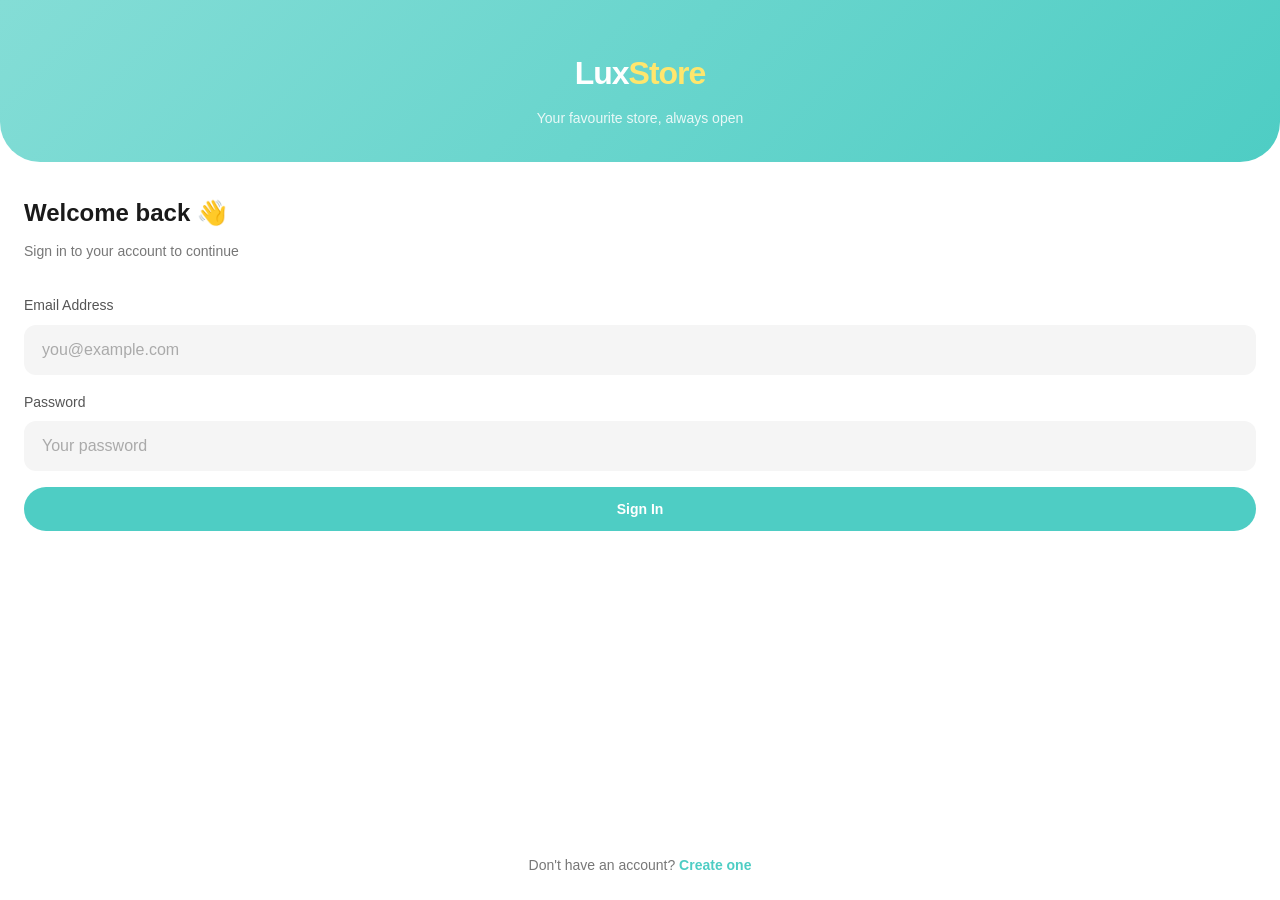
==== admin.html @ 9a34f4a7 "lux-frontend" ====
<!DOCTYPE html>
<html lang="en">
<head>
  <meta charset="UTF-8" />
  <meta name="viewport" content="width=device-width, initial-scale=1.0, maximum-scale=1.0" />
  <title>LuxStore — Admin</title>
  <link rel="stylesheet" href="/css/style.css" />
  <link rel="stylesheet" href="/css/navbar.css" />
  <link rel="stylesheet" href="/css/admin.css" />
</head>
<body class="admin-page">

  <!-- Stats -->
  <div class="stats-grid">
    <div class="stat-card green">
      <div class="stat-label">Products</div>
      <div class="stat-value" id="stat-products">—</div>
      <div class="stat-icon">🛍️</div>
    </div>
    <div class="stat-card yellow">
      <div class="stat-label">Orders</div>
      <div class="stat-value" id="stat-orders">—</div>
      <div class="stat-icon">📦</div>
    </div>
    <div class="stat-card pink">
      <div class="stat-label">Revenue</div>
      <div class="stat-value" id="stat-revenue" style="font-size:18px">—</div>
      <div class="stat-icon">💰</div>
    </div>
    <div class="stat-card purple">
      <div class="stat-label">Users</div>
      <div class="stat-value" id="stat-users">—</div>
      <div class="stat-icon">👥</div>
    </div>
  </div>

  <!-- Tab Navigation -->
  <div class="tab-nav">
    <button class="tab-btn active" data-tab="products">Products</button>
    <button class="tab-btn" data-tab="orders">Orders</button>
    <button class="tab-btn" data-tab="users">Users</button>
  </div>

  <!-- Products Tab -->
  <div class="tab-panel active" id="tab-products">
    <div class="admin-table-wrap">
      <table class="admin-table">
        <thead>
          <tr>
            <th>Img</th>
            <th>Name</th>
            <th>Price</th>
            <th>Stock</th>
            <th>Category</th>
            <th>Actions</th>
          </tr>
        </thead>
        <tbody id="products-tbody"></tbody>
      </table>
    </div>
  </div>

  <!-- Orders Tab -->
  <div class="tab-panel" id="tab-orders">
    <div class="admin-table-wrap">
      <table class="admin-table">
        <thead>
          <tr>
            <th>ID</th>
            <th>Customer</th>
            <th>Total</th>
            <th>Status</th>
            <th>Update</th>
          </tr>
        </thead>
        <tbody id="orders-tbody"></tbody>
      </table>
    </div>
  </div>

  <!-- Users Tab -->
  <div class="tab-panel" id="tab-users">
    <div class="admin-table-wrap">
      <table class="admin-table">
        <thead>
          <tr>
            <th>Name</th>
            <th>Email</th>
            <th>Role</th>
            <th>Action</th>
          </tr>
        </thead>
        <tbody id="users-tbody"></tbody>
      </table>
    </div>
  </div>

  <!-- FAB: Add Product -->
  <button class="fab-btn" id="fab-add-product" title="Add Product">+</button>

  <!-- Product Modal -->
  <div class="modal-overlay" id="product-modal">
    <div class="modal">
      <div class="modal-handle"></div>
      <div class="modal-header">
        <h3 id="product-modal-title">Add Product</h3>
        <button class="modal-close" id="close-product-modal">✕</button>
      </div>

      <div id="product-form-alert" class="alert"></div>

      <form id="product-form" novalidate>
        <div class="form-group">
          <label class="form-label">Name *</label>
          <input type="text" id="p-name" class="form-control" placeholder="Product name" />
        </div>
        <div class="form-group">
          <label class="form-label">Description *</label>
          <textarea id="p-description" class="form-control" rows="3" placeholder="Product description"></textarea>
        </div>
        <div class="product-form">
          <div class="form-row">
            <div class="form-group">
              <label class="form-label">Price ($) *</label>
              <input type="number" id="p-price" class="form-control" placeholder="0.00" min="0" step="0.01" />
            </div>
            <div class="form-group">
              <label class="form-label">Stock *</label>
              <input type="number" id="p-stock" class="form-control" placeholder="0" min="0" />
            </div>
          </div>
        </div>
        <div class="form-group">
          <label class="form-label">Category *</label>
          <select id="p-category" class="form-control">
            <option value="">Select category…</option>
            <option>Electronics</option>
            <option>Fashion</option>
            <option>Food</option>
            <option>Books</option>
            <option>Beauty</option>
            <option>Sports</option>
            <option>Home</option>
            <option>Other</option>
          </select>
        </div>
        <div class="form-group">
          <label class="form-label">Image URL</label>
          <input type="url" id="p-image" class="form-control" placeholder="https://…" />
        </div>
        <button type="button" class="btn btn-primary" id="save-product-btn">Save</button>
      </form>
    </div>
  </div>

  <script src="/js/auth.js"></script>
  <script src="/js/api.js"></script>
  <script src="/js/navbar.js"></script>
  <script src="/js/admin.js"></script>
</body>
</html>
---- css/style.css ----
/* ============================================
   LuxStore — style.css
   Global styles, variables, shared components
   ============================================ */

/* Root Variables */
:root {
    --primary-color: rgb(132, 221, 214);
    --secondary-color: #4ECDC4;
    --accent-yellow: #FFE66D;
    --accent-pink: #F38181;
    --accent-purple: #AA96DA;
    --success-color: #2ECC71;
    --warning-color: #F39C12;
    --danger-color: #E74C3C;
    --dark-text: #1A1A1A;
    --light-gray: #F5F5F5;
    --border-gray: #E0E0E0;
    --white: #FFFFFF;

    --spacing-xs: 4px;
    --spacing-sm: 8px;
    --spacing-md: 12px;
    --spacing-lg: 16px;
    --spacing-xl: 24px;
    --spacing-2xl: 32px;
    --spacing-3xl: 48px;

    --font-primary: -apple-system, BlinkMacSystemFont, 'Segoe UI', Roboto, Oxygen, Ubuntu, Cantarell, sans-serif;
    --font-size-xs: 12px;
    --font-size-sm: 14px;
    --font-size-base: 16px;
    --font-size-lg: 18px;
    --font-size-xl: 20px;
    --font-size-2xl: 24px;
    --font-size-3xl: 32px;

    --shadow-sm: 0 2px 8px rgba(0, 0, 0, 0.1);
    --shadow-md: 0 4px 12px rgba(0, 0, 0, 0.15);
    --shadow-lg: 0 8px 24px rgba(0, 0, 0, 0.2);

    --radius-sm: 6px;
    --radius-md: 12px;
    --radius-lg: 16px;
    --radius-xl: 20px;
    --radius-full: 999px;

    --transition-fast: 150ms cubic-bezier(0.4, 0, 0.2, 1);
    --transition-base: 250ms cubic-bezier(0.4, 0, 0.2, 1);

    --top-nav-height: 60px;
    --bottom-nav-height: 64px;
}

/* ── Reset ─────────────────────────────────── */
*, *::before, *::after { margin: 0; padding: 0; box-sizing: border-box; }
html { scroll-behavior: smooth; }
body {
    font-family: var(--font-primary);
    background: var(--white);
    color: var(--dark-text);
    line-height: 1.6;
    font-size: var(--font-size-base);
    overflow-x: hidden;
    /* Space for fixed top and bottom navbars */
    padding-top: var(--top-nav-height);
    padding-bottom: var(--bottom-nav-height);
}
a { color: inherit; text-decoration: none; }
button { border: none; cursor: pointer; font-family: inherit; font-size: inherit; background: none; }
input, textarea, select { border: none; font-family: inherit; font-size: inherit; outline: none; }
img { max-width: 100%; display: block; }
ul { list-style: none; }

/* ── Typography ────────────────────────────── */
h1 { font-size: var(--font-size-2xl); font-weight: 700; }
h2 { font-size: var(--font-size-xl);  font-weight: 700; }
h3 { font-size: var(--font-size-lg);  font-weight: 600; }
h4 { font-size: var(--font-size-base); font-weight: 600; }

/* ── Buttons ───────────────────────────────── */
.btn {
    display: inline-flex;
    align-items: center;
    justify-content: center;
    gap: var(--spacing-sm);
    padding: 14px var(--spacing-xl);
    border-radius: var(--radius-full);
    font-weight: 600;
    font-size: var(--font-size-sm);
    transition: all var(--transition-base);
    cursor: pointer;
    border: none;
    width: 100%;
}

.btn-primary {
    background: var(--secondary-color);
    color: var(--white);
}
.btn-primary:active { transform: scale(0.97); background: #3dbdb5; }

.btn-outline {
    background: transparent;
    border: 2px solid var(--secondary-color);
    color: var(--secondary-color);
}
.btn-outline:active { transform: scale(0.97); }

.btn-danger {
    background: var(--danger-color);
    color: var(--white);
}

.btn-sm {
    padding: 8px var(--spacing-lg);
    font-size: var(--font-size-xs);
    width: auto;
}

/* ── Form Controls ─────────────────────────── */
.form-group {
    margin-bottom: var(--spacing-lg);
}

.form-label {
    display: block;
    font-size: var(--font-size-sm);
    font-weight: 500;
    color: #555;
    margin-bottom: var(--spacing-sm);
}

.form-control {
    width: 100%;
    background: var(--light-gray);
    border: 2px solid transparent;
    border-radius: var(--radius-md);
    padding: 14px var(--spacing-lg);
    font-size: var(--font-size-base);
    color: var(--dark-text);
    transition: border-color var(--transition-fast);
}
.form-control:focus {
    border-color: var(--secondary-color);
    background: var(--white);
}
.form-control::placeholder { color: #aaa; }

/* ── Cards ─────────────────────────────────── */
.card {
    background: var(--white);
    border-radius: var(--radius-lg);
    box-shadow: var(--shadow-sm);
    overflow: hidden;
}

/* ── Badges ─────────────────────────────────── */
.badge {
    display: inline-flex;
    align-items: center;
    padding: 4px 10px;
    border-radius: var(--radius-full);
    font-size: var(--font-size-xs);
    font-weight: 600;
}
.badge-pending   { background: #fff3cd; color: #856404; }
.badge-shipped   { background: #cff4fc; color: #055160; }
.badge-delivered { background: #d1e7dd; color: #0a3622; }
.badge-cancelled { background: #f8d7da; color: #842029; }

/* ── Alert ──────────────────────────────────── */
.alert {
    padding: var(--spacing-md) var(--spacing-lg);
    border-radius: var(--radius-md);
    font-size: var(--font-size-sm);
    font-weight: 500;
    margin-bottom: var(--spacing-lg);
    display: none;
}
.alert.show { display: block; }
.alert-error   { background: #fee2e2; color: #dc2626; }
.alert-success { background: #dcfce7; color: #16a34a; }

/* ── Toast ──────────────────────────────────── */
.toast-container {
    position: fixed;
    top: calc(var(--top-nav-height) + 10px);
    left: 50%;
    transform: translateX(-50%);
    z-index: 9999;
    display: flex;
    flex-direction: column;
    gap: var(--spacing-sm);
    width: 90%;
    max-width: 360px;
    pointer-events: none;
}

.toast {
    background: var(--dark-text);
    color: var(--white);
    padding: var(--spacing-md) var(--spacing-lg);
    border-radius: var(--radius-md);
    font-size: var(--font-size-sm);
    font-weight: 500;
    box-shadow: var(--shadow-lg);
    animation: toastIn 0.3s ease forwards;
    display: flex;
    align-items: center;
    gap: var(--spacing-sm);
}
.toast.success { background: var(--success-color); }
.toast.error   { background: var(--danger-color);  }
.toast.fade-out { animation: toastOut 0.3s ease forwards; }

@keyframes toastIn {
    from { opacity: 0; transform: translateY(-10px); }
    to   { opacity: 1; transform: translateY(0); }
}
@keyframes toastOut {
    from { opacity: 1; }
    to   { opacity: 0; }
}

/* ── Loading Spinner ────────────────────────── */
.spinner-wrap {
    display: flex;
    flex-direction: column;
    align-items: center;
    justify-content: center;
    padding: 60px 20px;
    gap: var(--spacing-lg);
    color: #aaa;
    font-size: var(--font-size-sm);
}

.spinner {
    width: 36px;
    height: 36px;
    border: 3px solid var(--border-gray);
    border-top-color: var(--secondary-color);
    border-radius: 50%;
    animation: spin 0.7s linear infinite;
}

@keyframes spin { to { transform: rotate(360deg); } }

/* ── Empty State ────────────────────────────── */
.empty-state {
    display: flex;
    flex-direction: column;
    align-items: center;
    justify-content: center;
    padding: 60px 20px;
    text-align: center;
    gap: var(--spacing-md);
}
.empty-state .empty-icon { font-size: 48px; opacity: 0.4; }
.empty-state h3 { color: #555; font-size: var(--font-size-lg); }
.empty-state p  { color: #aaa; font-size: var(--font-size-sm); }

/* ── Section Header ─────────────────────────── */
.section-header {
    display: flex;
    align-items: center;
    justify-content: space-between;
    padding: var(--spacing-lg) var(--spacing-lg) var(--spacing-md);
}
.section-header h2 { font-size: var(--font-size-lg); }
.section-header a  { font-size: var(--font-size-sm); color: var(--secondary-color); font-weight: 600; }

/* ── Page Container ─────────────────────────── */
.page { min-height: 100vh; }

/* ── Divider ────────────────────────────────── */
.divider {
    height: 1px;
    background: var(--border-gray);
    margin: var(--spacing-lg) 0;
}

/* ── Skeleton Loading ───────────────────────── */
.skeleton {
    background: linear-gradient(90deg, #f0f0f0 25%, #e0e0e0 50%, #f0f0f0 75%);
    background-size: 200% 100%;
    animation: shimmer 1.5s infinite;
    border-radius: var(--radius-sm);
}
@keyframes shimmer {
    from { background-position: 200% 0; }
    to   { background-position: -200% 0; }
}

/* ── Quantity Control ───────────────────────── */
.qty-control {
    display: flex;
    align-items: center;
    gap: var(--spacing-sm);
    background: var(--light-gray);
    border-radius: var(--radius-full);
    padding: 4px;
}
.qty-btn {
    width: 32px;
    height: 32px;
    border-radius: 50%;
    background: var(--white);
    box-shadow: var(--shadow-sm);
    display: flex;
    align-items: center;
    justify-content: center;
    font-size: var(--font-size-lg);
    font-weight: 700;
    color: var(--dark-text);
    transition: all var(--transition-fast);
    flex-shrink: 0;
}
.qty-btn:active { transform: scale(0.9); }
.qty-btn:disabled { opacity: 0.4; }
.qty-display {
    min-width: 32px;
    text-align: center;
    font-weight: 700;
    font-size: var(--font-size-base);
}

/* ── Modal ──────────────────────────────────── */
.modal-overlay {
    position: fixed;
    inset: 0;
    background: rgba(0,0,0,0.5);
    z-index: 2000;
    display: none;
    align-items: flex-end;
}
.modal-overlay.open { display: flex; }

.modal {
    background: var(--white);
    border-radius: var(--radius-xl) var(--radius-xl) 0 0;
    width: 100%;
    max-height: 90vh;
    overflow-y: auto;
    animation: slideUp 0.3s ease;
    padding: var(--spacing-xl);
    padding-bottom: calc(var(--spacing-xl) + var(--bottom-nav-height));
}
@keyframes slideUp {
    from { transform: translateY(100%); }
    to   { transform: translateY(0); }
}

.modal-handle {
    width: 40px;
    height: 4px;
    background: var(--border-gray);
    border-radius: var(--radius-full);
    margin: 0 auto var(--spacing-lg);
}

.modal-header {
    display: flex;
    align-items: center;
    justify-content: space-between;
    margin-bottom: var(--spacing-xl);
}
.modal-close {
    width: 32px;
    height: 32px;
    border-radius: 50%;
    background: var(--light-gray);
    display: flex;
    align-items: center;
    justify-content: center;
    font-size: var(--font-size-lg);
    color: #555;
}
---- css/navbar.css ----
/* ============================================
   navbar.css — Top & Bottom Navigation
   ============================================ */

/* ── Top Navbar ─────────────────────────────── */
.top-nav {
    position: fixed;
    top: 0; left: 0; right: 0;
    height: var(--top-nav-height);
    background: var(--white);
    border-bottom: 1px solid var(--border-gray);
    display: flex;
    align-items: center;
    justify-content: space-between;
    padding: 0 var(--spacing-lg);
    z-index: 1000;
    box-shadow: var(--shadow-sm);
}

.top-nav-logo {
    font-size: var(--font-size-xl);
    font-weight: 800;
    color: var(--dark-text);
    letter-spacing: -0.5px;
}
.top-nav-logo span { color: var(--secondary-color); }

.top-nav-actions {
    display: flex;
    align-items: center;
    gap: var(--spacing-sm);
}

.top-nav-icon-btn {
    width: 40px;
    height: 40px;
    border-radius: 50%;
    background: var(--light-gray);
    display: flex;
    align-items: center;
    justify-content: center;
    font-size: 18px;
    position: relative;
    transition: background var(--transition-fast);
}
.top-nav-icon-btn:active { background: var(--border-gray); }

/* Cart badge on top nav */
.nav-cart-badge {
    position: absolute;
    top: -2px;
    right: -2px;
    background: var(--accent-pink);
    color: var(--white);
    font-size: 9px;
    font-weight: 700;
    min-width: 16px;
    height: 16px;
    border-radius: var(--radius-full);
    display: flex;
    align-items: center;
    justify-content: center;
    padding: 0 3px;
    border: 2px solid var(--white);
}

/* Search bar in top nav (shown on index page) */
.top-nav-search {
    flex: 1;
    display: flex;
    align-items: center;
    background: var(--light-gray);
    border-radius: var(--radius-full);
    padding: 0 var(--spacing-md);
    margin: 0 var(--spacing-sm);
    height: 40px;
    gap: var(--spacing-sm);
    border: 2px solid transparent;
    transition: border-color var(--transition-fast);
}
.top-nav-search:focus-within { border-color: var(--secondary-color); }
.top-nav-search input {
    flex: 1;
    background: transparent;
    font-size: var(--font-size-sm);
    color: var(--dark-text);
}
.top-nav-search input::placeholder { color: #aaa; }
.top-nav-search .search-icon { font-size: 16px; color: #aaa; }

/* Page title style (for inner pages) */
.top-nav-title {
    font-size: var(--font-size-base);
    font-weight: 700;
}

/* ── Bottom Navbar ──────────────────────────── */
.bottom-nav {
    position: fixed;
    bottom: 0; left: 0; right: 0;
    height: var(--bottom-nav-height);
    background: var(--white);
    border-top: 1px solid var(--border-gray);
    display: flex;
    align-items: center;
    justify-content: space-around;
    z-index: 1000;
    box-shadow: 0 -2px 12px rgba(0,0,0,0.08);
    padding-bottom: env(safe-area-inset-bottom);
}

.bottom-nav-item {
    display: flex;
    flex-direction: column;
    align-items: center;
    justify-content: center;
    gap: 3px;
    flex: 1;
    height: 100%;
    color: #aaa;
    font-size: var(--font-size-xs);
    font-weight: 500;
    transition: color var(--transition-fast);
    position: relative;
    cursor: pointer;
}

.bottom-nav-item .nav-icon { font-size: 22px; line-height: 1; }
.bottom-nav-item span { font-size: 10px; }

.bottom-nav-item.active { color: var(--secondary-color); }

/* Active indicator dot */
.bottom-nav-item.active::before {
    content: '';
    position: absolute;
    top: 6px;
    width: 4px;
    height: 4px;
    border-radius: 50%;
    background: var(--secondary-color);
}

/* Cart badge on bottom nav */
.bottom-nav-badge {
    position: absolute;
    top: 4px;
    right: calc(50% - 20px);
    background: var(--accent-pink);
    color: var(--white);
    font-size: 9px;
    font-weight: 700;
    min-width: 16px;
    height: 16px;
    border-radius: var(--radius-full);
    display: flex;
    align-items: center;
    justify-content: center;
    padding: 0 3px;
    border: 2px solid var(--white);
}
---- css/admin.css ----
/* ============================================
   admin.css — Admin Dashboard Styles
   ============================================ */

.admin-page { background: var(--light-gray); }

/* ── Stats Grid ─────────────────────────────── */
.stats-grid {
    display: grid;
    grid-template-columns: 1fr 1fr;
    gap: var(--spacing-md);
    padding: var(--spacing-lg);
}

.stat-card {
    background: var(--white);
    border-radius: var(--radius-lg);
    padding: var(--spacing-lg);
    box-shadow: var(--shadow-sm);
    position: relative;
    overflow: hidden;
}

.stat-card::before {
    content: '';
    position: absolute;
    top: 0; left: 0; right: 0;
    height: 3px;
}

.stat-card.green::before  { background: var(--secondary-color); }
.stat-card.yellow::before { background: var(--accent-yellow);   }
.stat-card.pink::before   { background: var(--accent-pink);     }
.stat-card.purple::before { background: var(--accent-purple);   }

.stat-label {
    font-size: var(--font-size-xs);
    color: #aaa;
    font-weight: 500;
    text-transform: uppercase;
    letter-spacing: 0.05em;
    margin-bottom: var(--spacing-sm);
}

.stat-value {
    font-size: var(--font-size-2xl);
    font-weight: 800;
    color: var(--dark-text);
    line-height: 1;
}

.stat-icon {
    position: absolute;
    bottom: 8px;
    right: 12px;
    font-size: 28px;
    opacity: 0.15;
}

/* ── Tab Nav ────────────────────────────────── */
.tab-nav {
    display: flex;
    background: var(--white);
    border-bottom: 1px solid var(--border-gray);
    overflow-x: auto;
    scrollbar-width: none;
}
.tab-nav::-webkit-scrollbar { display: none; }

.tab-btn {
    flex: 1;
    min-width: 80px;
    padding: var(--spacing-md) var(--spacing-sm);
    font-size: var(--font-size-sm);
    font-weight: 600;
    color: #aaa;
    border-bottom: 2px solid transparent;
    transition: all var(--transition-fast);
    white-space: nowrap;
    text-align: center;
}

.tab-btn.active {
    color: var(--secondary-color);
    border-bottom-color: var(--secondary-color);
}

.tab-panel { display: none; }
.tab-panel.active { display: block; }

/* ── Admin Table ────────────────────────────── */
.admin-table-wrap {
    padding: var(--spacing-md) var(--spacing-lg);
    overflow-x: auto;
}

.admin-table {
    width: 100%;
    border-collapse: collapse;
    background: var(--white);
    border-radius: var(--radius-lg);
    overflow: hidden;
    box-shadow: var(--shadow-sm);
    font-size: var(--font-size-xs);
    min-width: 480px;
}

.admin-table th {
    background: var(--light-gray);
    padding: var(--spacing-md);
    text-align: left;
    font-weight: 700;
    color: #777;
    text-transform: uppercase;
    letter-spacing: 0.05em;
    font-size: 10px;
}

.admin-table td {
    padding: var(--spacing-md);
    border-top: 1px solid var(--border-gray);
    color: var(--dark-text);
    vertical-align: middle;
}

.admin-table tr:hover td { background: #fafafa; }

.admin-table-img {
    width: 40px;
    height: 40px;
    border-radius: var(--radius-sm);
    object-fit: cover;
    background: var(--light-gray);
}

.table-product-name {
    max-width: 120px;
    white-space: nowrap;
    overflow: hidden;
    text-overflow: ellipsis;
    font-weight: 600;
}

/* ── Table Action Buttons ───────────────────── */
.table-actions { display: flex; gap: var(--spacing-sm); }

.action-btn {
    padding: 5px 10px;
    border-radius: var(--radius-sm);
    font-size: 10px;
    font-weight: 700;
    transition: all var(--transition-fast);
}

.action-btn.edit   { background: #e0f2fe; color: #0369a1; }
.action-btn.delete { background: #fee2e2; color: var(--danger-color); }
.action-btn:active { transform: scale(0.95); }

/* ── Status Select ──────────────────────────── */
.status-select {
    background: var(--light-gray);
    border: 1px solid var(--border-gray);
    border-radius: var(--radius-sm);
    padding: 4px 8px;
    font-size: 10px;
    font-weight: 600;
    color: var(--dark-text);
    cursor: pointer;
}

/* ── Add Product FAB ────────────────────────── */
.fab-btn {
    position: fixed;
    bottom: calc(var(--bottom-nav-height) + var(--spacing-lg));
    right: var(--spacing-lg);
    width: 52px;
    height: 52px;
    border-radius: 50%;
    background: var(--secondary-color);
    color: var(--white);
    font-size: 24px;
    display: flex;
    align-items: center;
    justify-content: center;
    box-shadow: var(--shadow-lg);
    z-index: 500;
    transition: all var(--transition-fast);
}
.fab-btn:active { transform: scale(0.95); }

/* ── Product Form Modal ─────────────────────── */
.product-form .form-row {
    display: grid;
    grid-template-columns: 1fr 1fr;
    gap: var(--spacing-md);
}
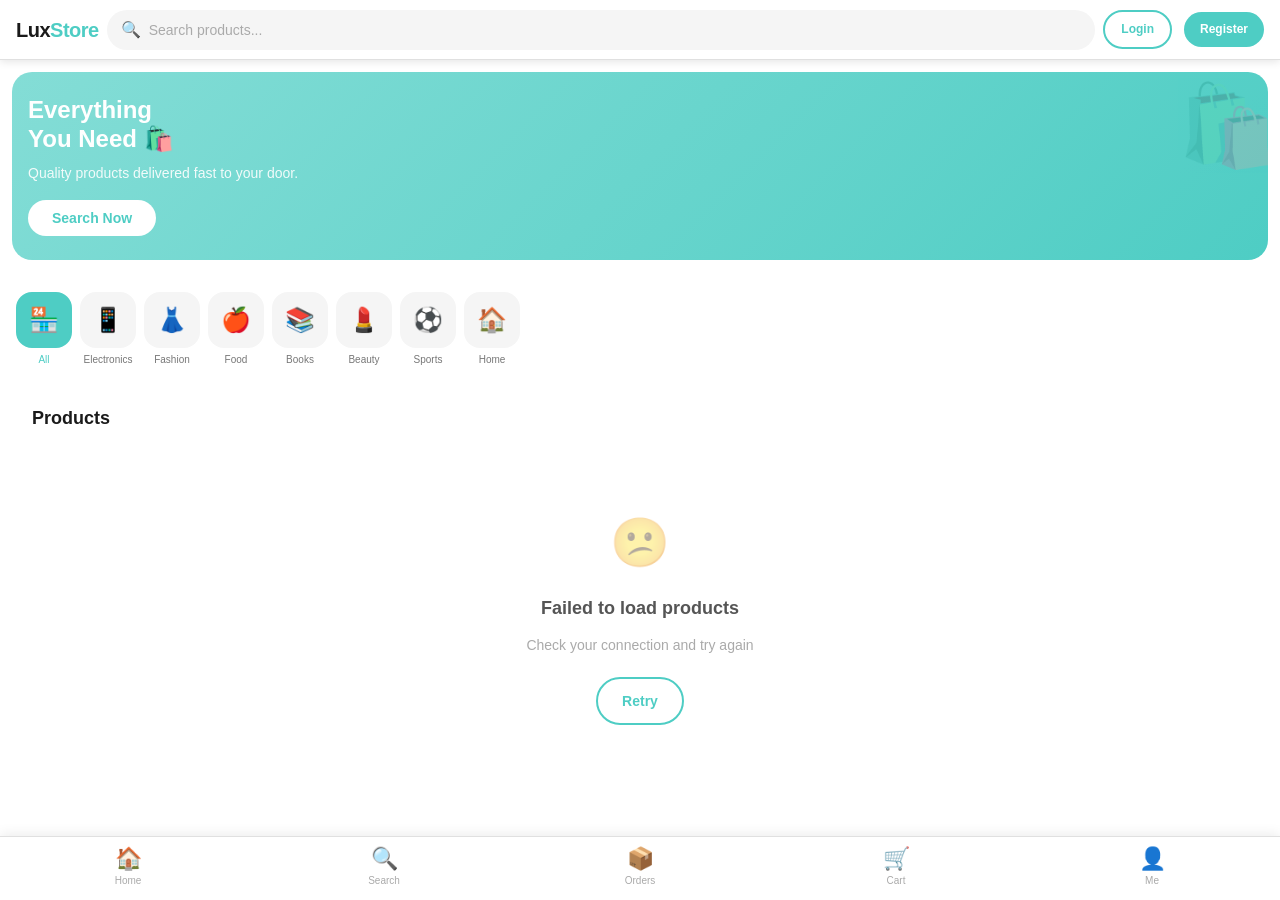
==== commit 2c5d5b12: "lux-frontend" ====
--- a/admin.html
+++ b/admin.html
@@ -1,161 +1,164 @@
 <!DOCTYPE html>
 <html lang="en">
-<head>
-  <meta charset="UTF-8" />
-  <meta name="viewport" content="width=device-width, initial-scale=1.0, maximum-scale=1.0" />
-  <title>LuxStore — Admin</title>
-  <link rel="stylesheet" href="/css/style.css" />
-  <link rel="stylesheet" href="/css/navbar.css" />
-  <link rel="stylesheet" href="/css/admin.css" />
-</head>
-<body class="admin-page">
 
-  <!-- Stats -->
-  <div class="stats-grid">
-    <div class="stat-card green">
-      <div class="stat-label">Products</div>
-      <div class="stat-value" id="stat-products">—</div>
-      <div class="stat-icon">🛍️</div>
+  <head>
+    <meta charset="UTF-8" />
+    <meta name="viewport" content="width=device-width, initial-scale=1.0, maximum-scale=1.0" />
+    <title>LuxStore — Admin</title>
+    <link rel="stylesheet" href="/css/style.css" />
+    <link rel="stylesheet" href="/css/navbar.css" />
+    <link rel="stylesheet" href="/css/admin.css" />
+  </head>
+
+  <body class="admin-page">
+
+    <!-- Stats -->
+    <div class="stats-grid">
+      <div class="stat-card green">
+        <div class="stat-label">Products</div>
+        <div class="stat-value" id="stat-products">—</div>
+        <div class="stat-icon">🛍️</div>
+      </div>
+      <div class="stat-card yellow">
+        <div class="stat-label">Orders</div>
+        <div class="stat-value" id="stat-orders">—</div>
+        <div class="stat-icon">📦</div>
+      </div>
+      <div class="stat-card pink">
+        <div class="stat-label">Revenue</div>
+        <div class="stat-value" id="stat-revenue" style="font-size:18px">—</div>
+        <div class="stat-icon">💰</div>
+      </div>
+      <div class="stat-card purple">
+        <div class="stat-label">Users</div>
+        <div class="stat-value" id="stat-users">—</div>
+        <div class="stat-icon">👥</div>
+      </div>
     </div>
-    <div class="stat-card yellow">
-      <div class="stat-label">Orders</div>
-      <div class="stat-value" id="stat-orders">—</div>
-      <div class="stat-icon">📦</div>
+
+    <!-- Tab Navigation -->
+    <div class="tab-nav">
+      <button class="tab-btn active" data-tab="products">Products</button>
+      <button class="tab-btn" data-tab="orders">Orders</button>
+      <button class="tab-btn" data-tab="users">Users</button>
     </div>
-    <div class="stat-card pink">
-      <div class="stat-label">Revenue</div>
-      <div class="stat-value" id="stat-revenue" style="font-size:18px">—</div>
-      <div class="stat-icon">💰</div>
+
+    <!-- Products Tab -->
+    <div class="tab-panel active" id="tab-products">
+      <div class="admin-table-wrap">
+        <table class="admin-table">
+          <thead>
+            <tr>
+              <th>Img</th>
+              <th>Name</th>
+              <th>Price</th>
+              <th>Stock</th>
+              <th>Category</th>
+              <th>Actions</th>
+            </tr>
+          </thead>
+          <tbody id="products-tbody"></tbody>
+        </table>
+      </div>
     </div>
-    <div class="stat-card purple">
-      <div class="stat-label">Users</div>
-      <div class="stat-value" id="stat-users">—</div>
-      <div class="stat-icon">👥</div>
+
+    <!-- Orders Tab -->
+    <div class="tab-panel" id="tab-orders">
+      <div class="admin-table-wrap">
+        <table class="admin-table">
+          <thead>
+            <tr>
+              <th>ID</th>
+              <th>Customer</th>
+              <th>Total</th>
+              <th>Status</th>
+              <th>Update</th>
+            </tr>
+          </thead>
+          <tbody id="orders-tbody"></tbody>
+        </table>
+      </div>
     </div>
-  </div>
 
-  <!-- Tab Navigation -->
-  <div class="tab-nav">
-    <button class="tab-btn active" data-tab="products">Products</button>
-    <button class="tab-btn" data-tab="orders">Orders</button>
-    <button class="tab-btn" data-tab="users">Users</button>
-  </div>
+    <!-- Users Tab -->
+    <div class="tab-panel" id="tab-users">
+      <div class="admin-table-wrap">
+        <table class="admin-table">
+          <thead>
+            <tr>
+              <th>Name</th>
+              <th>Email</th>
+              <th>Role</th>
+              <th>Action</th>
+            </tr>
+          </thead>
+          <tbody id="users-tbody"></tbody>
+        </table>
+      </div>
+    </div>
 
-  <!-- Products Tab -->
-  <div class="tab-panel active" id="tab-products">
-    <div class="admin-table-wrap">
-      <table class="admin-table">
-        <thead>
-          <tr>
-            <th>Img</th>
-            <th>Name</th>
-            <th>Price</th>
-            <th>Stock</th>
-            <th>Category</th>
-            <th>Actions</th>
-          </tr>
-        </thead>
-        <tbody id="products-tbody"></tbody>
-      </table>
-    </div>
-  </div>
+    <!-- FAB: Add Product -->
+    <button class="fab-btn" id="fab-add-product" title="Add Product">+</button>
 
-  <!-- Orders Tab -->
-  <div class="tab-panel" id="tab-orders">
-    <div class="admin-table-wrap">
-      <table class="admin-table">
-        <thead>
-          <tr>
-            <th>ID</th>
-            <th>Customer</th>
-            <th>Total</th>
-            <th>Status</th>
-            <th>Update</th>
-          </tr>
-        </thead>
-        <tbody id="orders-tbody"></tbody>
-      </table>
-    </div>
-  </div>
+    <!-- Product Modal -->
+    <div class="modal-overlay" id="product-modal">
+      <div class="modal">
+        <div class="modal-handle"></div>
+        <div class="modal-header">
+          <h3 id="product-modal-title">Add Product</h3>
+          <button class="modal-close" id="close-product-modal">✕</button>
+        </div>
 
-  <!-- Users Tab -->
-  <div class="tab-panel" id="tab-users">
-    <div class="admin-table-wrap">
-      <table class="admin-table">
-        <thead>
-          <tr>
-            <th>Name</th>
-            <th>Email</th>
-            <th>Role</th>
-            <th>Action</th>
-          </tr>
-        </thead>
-        <tbody id="users-tbody"></tbody>
-      </table>
-    </div>
-  </div>
+        <div id="product-form-alert" class="alert"></div>
 
-  <!-- FAB: Add Product -->
-  <button class="fab-btn" id="fab-add-product" title="Add Product">+</button>
-
-  <!-- Product Modal -->
-  <div class="modal-overlay" id="product-modal">
-    <div class="modal">
-      <div class="modal-handle"></div>
-      <div class="modal-header">
-        <h3 id="product-modal-title">Add Product</h3>
-        <button class="modal-close" id="close-product-modal">✕</button>
-      </div>
-
-      <div id="product-form-alert" class="alert"></div>
-
-      <form id="product-form" novalidate>
-        <div class="form-group">
-          <label class="form-label">Name *</label>
-          <input type="text" id="p-name" class="form-control" placeholder="Product name" />
-        </div>
-        <div class="form-group">
-          <label class="form-label">Description *</label>
-          <textarea id="p-description" class="form-control" rows="3" placeholder="Product description"></textarea>
-        </div>
-        <div class="product-form">
-          <div class="form-row">
-            <div class="form-group">
-              <label class="form-label">Price ($) *</label>
-              <input type="number" id="p-price" class="form-control" placeholder="0.00" min="0" step="0.01" />
-            </div>
-            <div class="form-group">
-              <label class="form-label">Stock *</label>
-              <input type="number" id="p-stock" class="form-control" placeholder="0" min="0" />
+        <form id="product-form" novalidate>
+          <div class="form-group">
+            <label class="form-label">Name *</label>
+            <input type="text" id="p-name" class="form-control" placeholder="Product name" />
+          </div>
+          <div class="form-group">
+            <label class="form-label">Description *</label>
+            <textarea id="p-description" class="form-control" rows="3" placeholder="Product description"></textarea>
+          </div>
+          <div class="product-form">
+            <div class="form-row">
+              <div class="form-group">
+                <label class="form-label">Price ($) *</label>
+                <input type="number" id="p-price" class="form-control" placeholder="0.00" min="0" step="0.01" />
+              </div>
+              <div class="form-group">
+                <label class="form-label">Stock *</label>
+                <input type="number" id="p-stock" class="form-control" placeholder="0" min="0" />
+              </div>
             </div>
           </div>
-        </div>
-        <div class="form-group">
-          <label class="form-label">Category *</label>
-          <select id="p-category" class="form-control">
-            <option value="">Select category…</option>
-            <option>Electronics</option>
-            <option>Fashion</option>
-            <option>Food</option>
-            <option>Books</option>
-            <option>Beauty</option>
-            <option>Sports</option>
-            <option>Home</option>
-            <option>Other</option>
-          </select>
-        </div>
-        <div class="form-group">
-          <label class="form-label">Image URL</label>
-          <input type="url" id="p-image" class="form-control" placeholder="https://…" />
-        </div>
-        <button type="button" class="btn btn-primary" id="save-product-btn">Save</button>
-      </form>
+          <div class="form-group">
+            <label class="form-label">Category *</label>
+            <select id="p-category" class="form-control">
+              <option value="">Select category…</option>
+              <option>Electronics</option>
+              <option>Fashion</option>
+              <option>Food</option>
+              <option>Books</option>
+              <option>Beauty</option>
+              <option>Sports</option>
+              <option>Home</option>
+              <option>Other</option>
+            </select>
+          </div>
+          <div class="form-group">
+            <label class="form-label">Image URL</label>
+            <input type="url" id="p-image" class="form-control" placeholder="https://…" />
+          </div>
+          <button type="button" class="btn btn-primary" id="save-product-btn">Save</button>
+        </form>
+      </div>
     </div>
-  </div>
 
-  <script src="/js/auth.js"></script>
-  <script src="/js/api.js"></script>
-  <script src="/js/navbar.js"></script>
-  <script src="/js/admin.js"></script>
-</body>
-</html>
+    <script src="/js/auth.js"></script>
+    <script src="/js/api.js"></script>
+    <script src="/js/navbar.js"></script>
+    <script src="/js/admin.js"></script>
+  </body>
+
+</html>
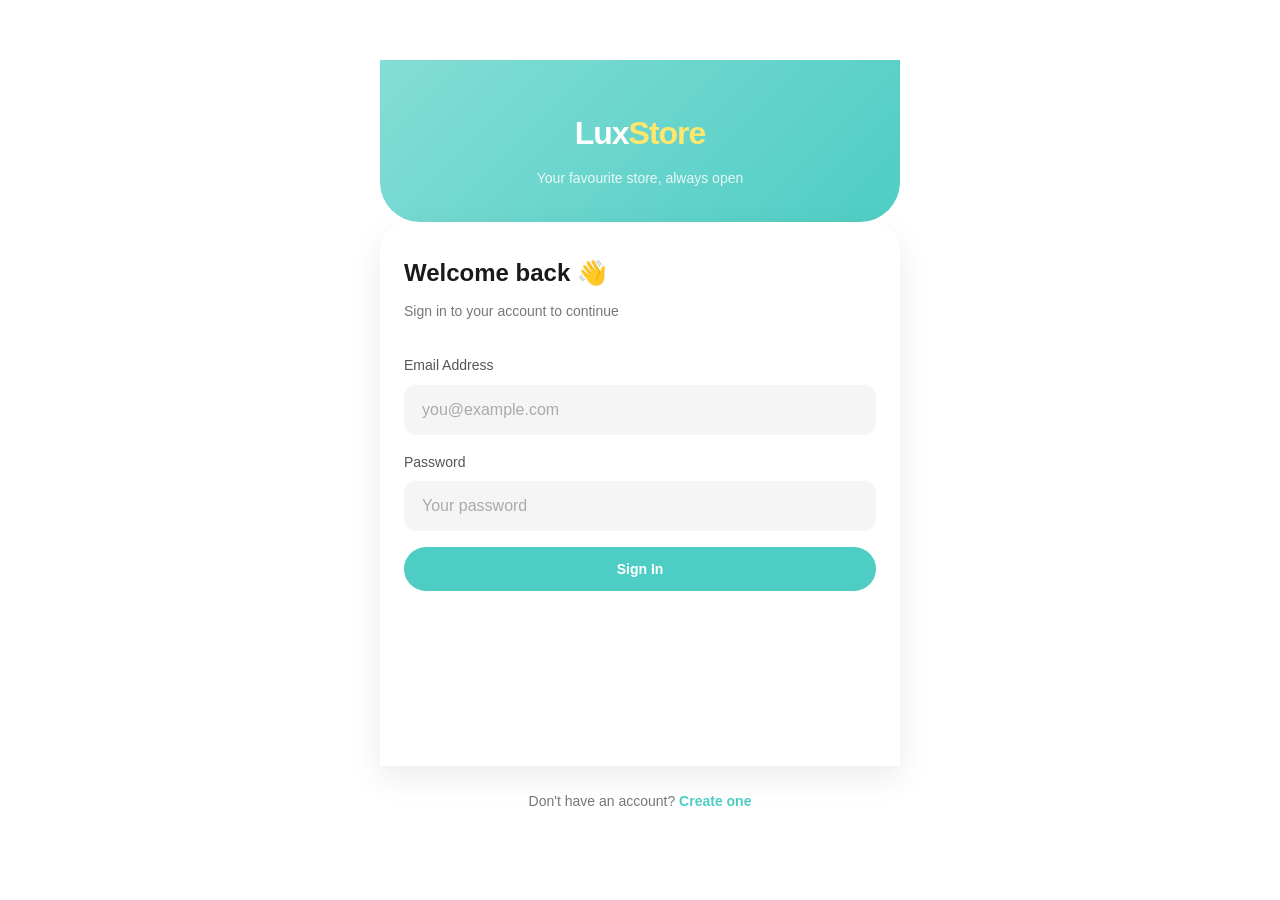
==== commit 07070364: "lux-frontend" ====
--- a/admin.html
+++ b/admin.html
@@ -147,8 +147,9 @@
             </select>
           </div>
           <div class="form-group">
-            <label class="form-label">Image URL</label>
-            <input type="url" id="p-image" class="form-control" placeholder="https://…" />
+            <label class="form-label">Product Image</label>
+            <input type="file" id="p-image" class="form-control" accept="image/*" />
+            <small class="form-text">Choose an image file. Leave empty while editing to keep the current image.</small>
           </div>
           <button type="button" class="btn btn-primary" id="save-product-btn">Save</button>
         </form>
--- a/css/style.css
+++ b/css/style.css
@@ -63,7 +63,7 @@
     font-size: var(--font-size-base);
     overflow-x: hidden;
     /* Space for fixed top and bottom navbars */
-    padding-top: var(--top-nav-height);
+    padding-top: var(--top-nav-offset, var(--top-nav-height));
     padding-bottom: var(--bottom-nav-height);
 }
 a { color: inherit; text-decoration: none; }
--- a/css/navbar.css
+++ b/css/navbar.css
@@ -29,6 +29,7 @@
     display: flex;
     align-items: center;
     gap: var(--spacing-sm);
+    flex-shrink: 0;
 }
 
 .top-nav-icon-btn {
@@ -67,6 +68,7 @@
 /* Search bar in top nav (shown on index page) */
 .top-nav-search {
     flex: 1;
+    min-width: 0;
     display: flex;
     align-items: center;
     background: var(--light-gray);
@@ -77,6 +79,40 @@
     gap: var(--spacing-sm);
     border: 2px solid transparent;
     transition: border-color var(--transition-fast);
+}
+
+.top-nav {
+    flex-wrap: wrap;
+}
+
+@media (max-width: 640px) {
+    .top-nav {
+        align-items: flex-start;
+        padding: 8px 12px;
+        gap: 8px;
+        min-height: auto;
+    }
+
+    .top-nav-logo {
+        font-size: 18px;
+    }
+
+    .top-nav-search {
+        width: 100%;
+        margin: 0;
+    }
+
+    .top-nav-actions {
+        width: 100%;
+        justify-content: flex-end;
+        flex-wrap: wrap;
+        gap: 6px;
+    }
+
+    .top-nav-actions .btn {
+        min-width: 120px;
+        white-space: nowrap;
+    }
 }
 .top-nav-search:focus-within { border-color: var(--secondary-color); }
 .top-nav-search input {
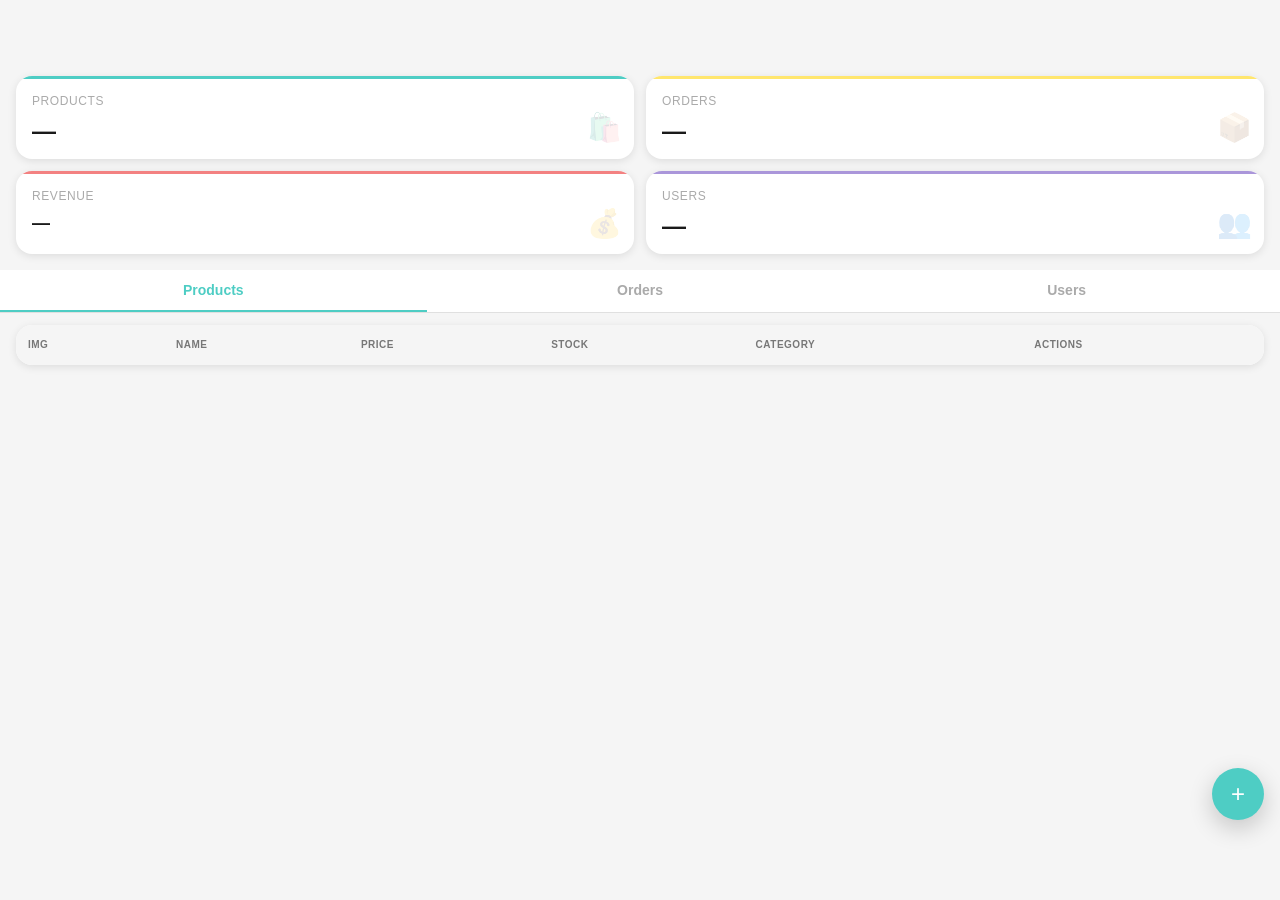
==== commit 311d22ab: "lux-frontend" ====
--- a/admin.html
+++ b/admin.html
@@ -147,18 +147,17 @@
             </select>
           </div>
           <div class="form-group">
-            <label class="form-label">Product Image</label>
-            <input type="file" id="p-image" class="form-control" accept="image/*" />
-            <small class="form-text">Choose an image file. Leave empty while editing to keep the current image.</small>
+            <label class="form-label"> Product Image </label>
+            <input type="file" id="p-image" class="form-control" placeholder="https://…" />
           </div>
           <button type="button" class="btn btn-primary" id="save-product-btn">Save</button>
         </form>
       </div>
     </div>
 
-    <script src="/js/auth.js"></script>
-    <script src="/js/api.js"></script>
-    <script src="/js/navbar.js"></script>
+    <!-- <script src="/js/auth.js"></script> -->
+    <!-- <script src="/js/api.js"></script> -->
+    <!-- <script src="/js/navbar.js"></script> -->
     <script src="/js/admin.js"></script>
   </body>
 
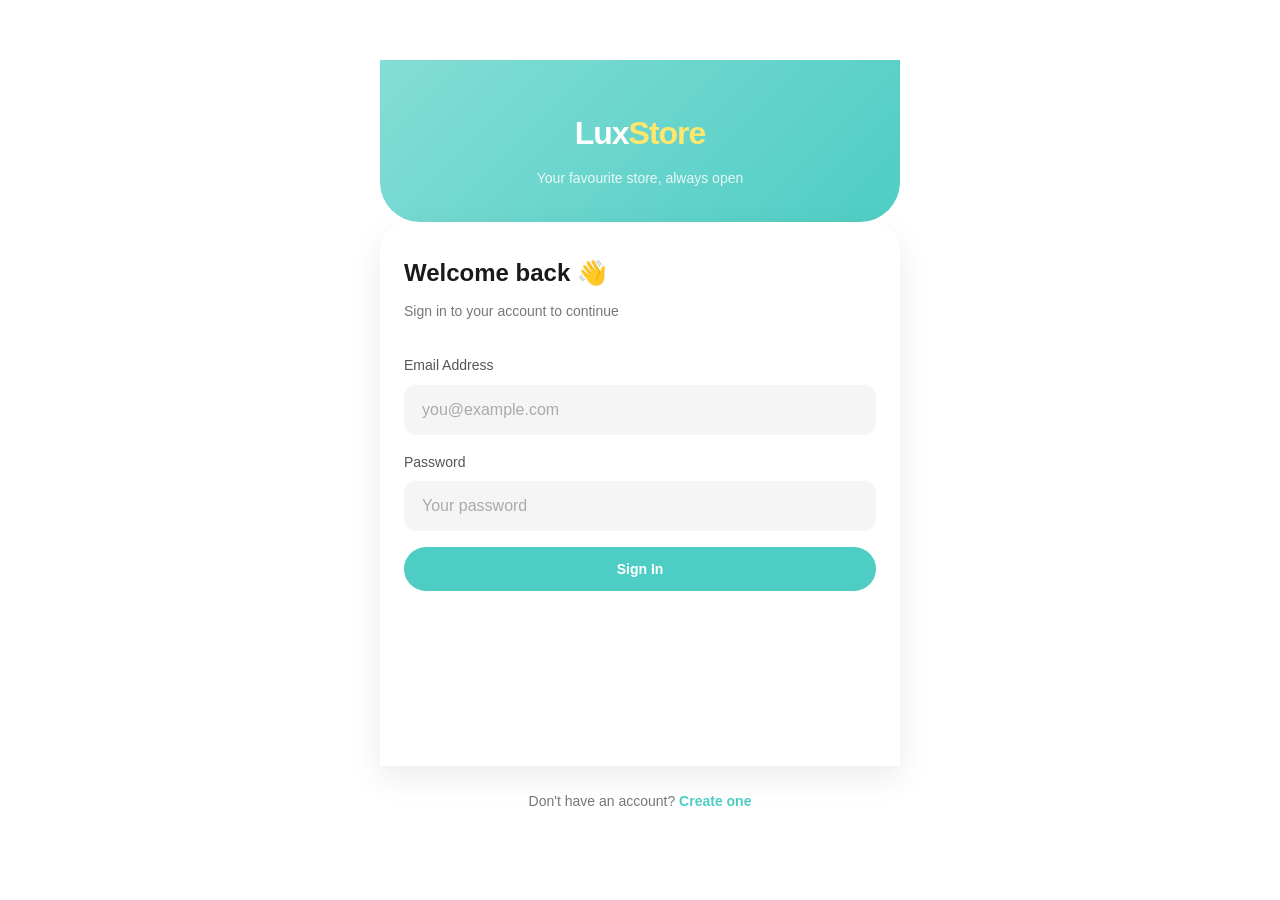
==== commit 09ea24c6: "lux-frontend" ====
--- a/admin.html
+++ b/admin.html
@@ -155,9 +155,9 @@
       </div>
     </div>
 
-    <!-- <script src="/js/auth.js"></script> -->
-    <!-- <script src="/js/api.js"></script> -->
-    <!-- <script src="/js/navbar.js"></script> -->
+    <script src="/js/auth.js"></script>
+    <script src="/js/api.js"></script>
+    <script src="/js/navbar.js"></script>
     <script src="/js/admin.js"></script>
   </body>
 
